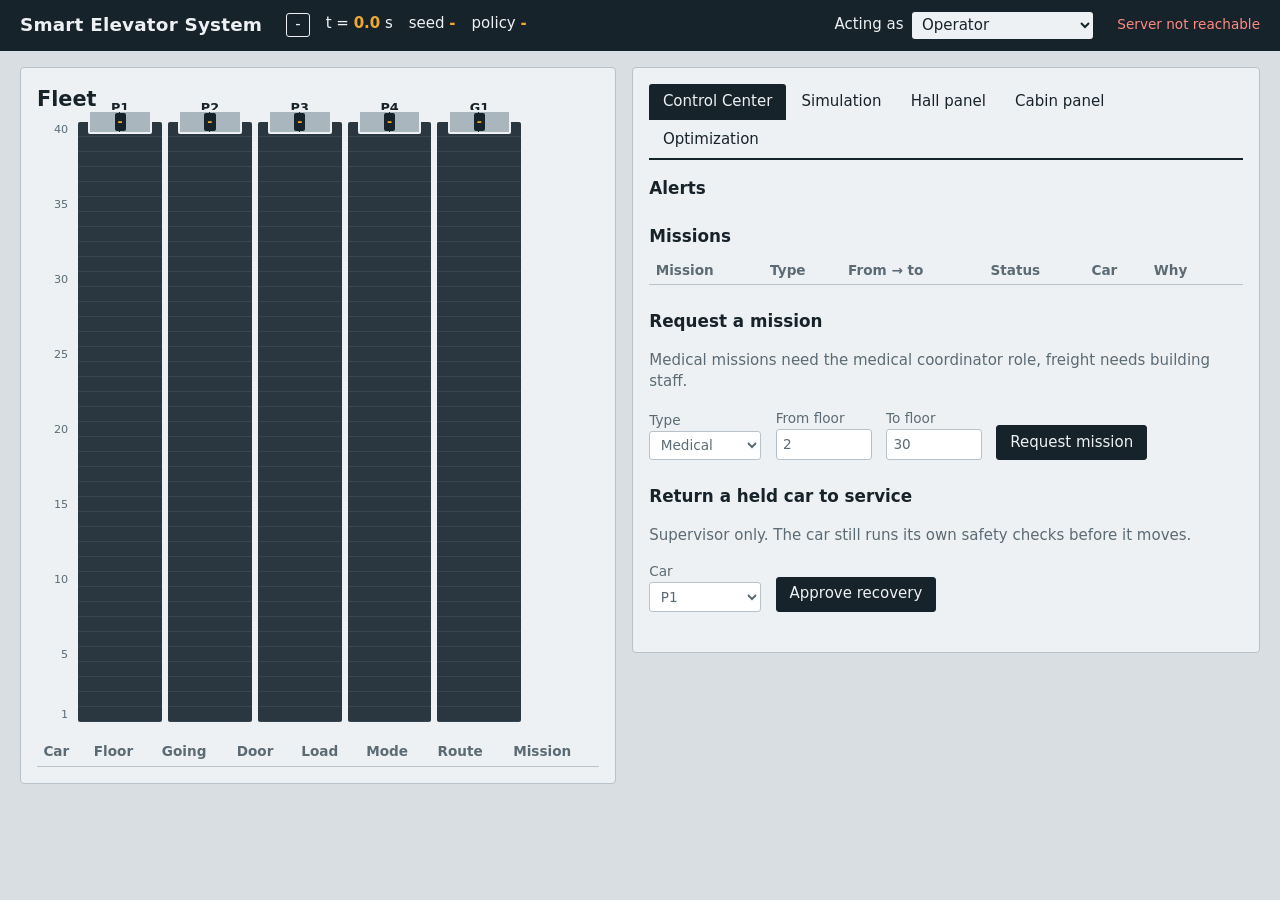
==== web/index.html @ 54a774db "HY-06 (part 1): UI - fleet view, Control Center, simulation console" ====
<!doctype html>
<html lang="en">
<head>
  <meta charset="utf-8">
  <meta name="viewport" content="width=device-width, initial-scale=1">
  <title>Smart Elevator System - Control room</title>
  <link rel="icon" href="data:,">
  <link rel="stylesheet" href="style.css">
</head>
<body>
  <header class="topbar">
    <h1>Smart Elevator System</h1>
    <div class="session" aria-live="polite">
      <span id="sim-state" class="state">-</span>
      <span>t = <strong id="sim-time">0.0</strong> s</span>
      <span>seed <strong id="sim-seed">-</strong></span>
      <span>policy <strong id="sim-policy">-</strong></span>
    </div>
    <label class="role-picker">Acting as
      <select id="role">
        <option value="OPERATOR">Operator</option>
        <option value="SUPERVISOR">Supervisor</option>
        <option value="MEDICAL_COORDINATOR">Medical coordinator</option>
        <option value="BUILDING_STAFF">Building staff</option>
        <option value="MAINTAINER">Maintainer</option>
        <option value="PASSENGER">Passenger</option>
      </select>
    </label>
    <span id="link" class="link">Connecting…</span>
  </header>

  <main class="layout">
    <!-- UI-01 Fleet view -->
    <section class="fleet" aria-labelledby="fleet-title">
      <h2 id="fleet-title">Fleet</h2>
      <div class="hoistway" id="hoistway" role="img" aria-label="Positions of the five cars and the hall calls"></div>
      <table class="cars">
        <thead>
          <tr><th>Car</th><th>Floor</th><th>Going</th><th>Door</th><th>Load</th><th>Mode</th><th>Route</th><th>Mission</th></tr>
        </thead>
        <tbody id="car-rows"></tbody>
      </table>
    </section>

    <section class="work">
      <nav class="tabs" role="tablist" aria-label="Screens">
        <button role="tab" aria-selected="true" data-tab="cc">Control Center</button>
        <button role="tab" aria-selected="false" data-tab="sim">Simulation</button>
        <button role="tab" aria-selected="false" data-tab="hall">Hall panel</button>
        <button role="tab" aria-selected="false" data-tab="cabin">Cabin panel</button>
        <button role="tab" aria-selected="false" data-tab="opt">Optimization</button>
      </nav>

      <!-- UI-04 Control Center -->
      <div class="panel" data-panel="cc" role="tabpanel">
        <div class="block">
          <h3>Alerts</h3>
          <ul id="alerts" class="alerts"></ul>
        </div>

        <div class="block">
          <h3>Missions</h3>
          <table class="list">
            <thead><tr><th>Mission</th><th>Type</th><th>From → to</th><th>Status</th><th>Car</th><th>Why</th><th></th></tr></thead>
            <tbody id="missions"></tbody>
          </table>
        </div>

        <form id="mission-form" class="block form">
          <h3>Request a mission</h3>
          <p class="hint">Medical missions need the medical coordinator role, freight needs building staff.</p>
          <label>Type
            <select name="mission_type">
              <option value="MEDICAL">Medical</option>
              <option value="FREIGHT">Freight</option>
            </select>
          </label>
          <label>From floor <input name="origin" type="number" min="1" max="40" value="2" required></label>
          <label>To floor <input name="destination" type="number" min="1" max="40" value="30" required></label>
          <label class="freight-only">Material <input name="material" placeholder="e.g. boxes"></label>
          <label class="freight-only">Weight (kg) <input name="weight_kg" type="number" min="1" step="1"></label>
          <button type="submit">Request mission</button>
        </form>

        <form id="recovery-form" class="block form">
          <h3>Return a held car to service</h3>
          <p class="hint">Supervisor only. The car still runs its own safety checks before it moves.</p>
          <label>Car <select name="car_id" class="car-select"></select></label>
          <button type="submit">Approve recovery</button>
        </form>
      </div>

      <!-- UI-05 Simulation console -->
      <div class="panel" data-panel="sim" role="tabpanel" hidden>
        <div class="block controls">
          <h3>Session</h3>
          <button type="button" data-sim="start">Start</button>
          <button type="button" data-sim="pause">Pause</button>
          <label>Scenario <select id="scenario"></select></label>
          <label>Seed <input id="seed" type="number" value="0" min="0"></label>
          <button type="button" data-sim="reset">Reset</button>
          <label>Speed
            <select id="speed">
              <option value="0.5">0.5×</option>
              <option value="1" selected>1×</option>
              <option value="2">2×</option>
              <option value="5">5×</option>
              <option value="10">10×</option>
            </select>
          </label>
        </div>

        <div class="block">
          <h3>Waiting times</h3>
          <dl id="metrics" class="metrics"></dl>
        </div>

        <div class="block">
          <h3>Hall calls and who owns them</h3>
          <table class="list">
            <thead><tr><th>Request</th><th>Floor</th><th>Going</th><th>Status</th><th>Owner</th><th>Since</th></tr></thead>
            <tbody id="calls"></tbody>
          </table>
        </div>

        <form id="fault-form" class="block form">
          <h3>Inject or clear a fault</h3>
          <label>Car <select name="car_id" class="car-select"></select></label>
          <label>Fault
            <select name="kind">
              <option>MOTION_SERIOUS</option><option>DOOR_LOCK_LOSS</option><option>OBSTRUCTION</option>
              <option>POSITION_SENSOR</option><option>LOAD_SENSOR</option><option>SENSOR_CONFLICT</option>
              <option>HEARTBEAT_LOSS</option>
            </select>
          </label>
          <button type="submit" name="op" value="inject">Inject fault</button>
          <button type="submit" name="op" value="clear">Clear fault</button>
        </form>

        <div class="block form">
          <h3>Building events</h3>
          <button type="button" data-fire="true">Fire alarm on</button>
          <button type="button" data-fire="false">Fire alarm off</button>
          <label>Car <select id="maint-car" class="car-select"></select></label>
          <button type="button" data-maint="true">Start maintenance</button>
          <button type="button" data-maint="false">End maintenance</button>
        </div>

        <div class="block">
          <h3>Event log</h3>
          <ol id="events" class="events"></ol>
        </div>
      </div>

      <div class="panel" data-panel="hall" role="tabpanel" hidden>
        <p class="later">The hall panel (UP/DOWN buttons on each floor) is built in the next step.</p>
      </div>
      <div class="panel" data-panel="cabin" role="tabpanel" hidden>
        <p class="later">The cabin panel (destination, door and alarm buttons) is built in the next step.</p>
      </div>
      <div class="panel" data-panel="opt" role="tabpanel" hidden>
        <p class="later">The optimization view is built in the next step. It can only show the active policy until the snapshot carries recommendations.</p>
      </div>
    </section>
  </main>

  <div id="toast" class="toast" role="status" aria-live="polite" hidden></div>
  <script src="app.js"></script>
</body>
</html>
---- web/style.css ----
/* Smart Elevator System - control room.
   Steel faceplates, amber hall lanterns, red only for faults and alarms.
   Bahnschrift is the DIN signage face that ships with Windows. */

:root {
  --steel: #d9dee2;      /* page: machine-room steel */
  --plate: #eef1f3;      /* faceplates */
  --ink: #17232b;        /* text, car bodies */
  --muted: #5b6b75;      /* secondary text */
  --rule: #b9c2c8;       /* plate edges */
  --lantern: #f0a830;    /* hall lanterns, floor indicators */
  --alarm: #c4302b;      /* faults, alarms, refused */
  --shaft: #2a3740;      /* hoistway interior */
  --ok: #2f7d55;         /* served / done */
  --floor-h: 15px;       /* one floor in the hoistway */
  --font: "Bahnschrift", "DIN Alternate", "Segoe UI", system-ui, sans-serif;
}

* { box-sizing: border-box; }

body {
  margin: 0;
  background: var(--steel);
  color: var(--ink);
  font: 15px/1.45 var(--font);
}

button, input, select { font: inherit; color: inherit; }

:focus-visible { outline: 3px solid var(--lantern); outline-offset: 2px; }

/* --- top bar ---------------------------------------------------------------------- */

.topbar {
  display: flex;
  flex-wrap: wrap;
  align-items: center;
  gap: 0.75rem 1.5rem;
  padding: 0.75rem 1.25rem;
  background: var(--ink);
  color: var(--plate);
}

.topbar h1 {
  margin: 0;
  font-size: 1.15rem;
  font-weight: 600;
  font-stretch: condensed;
  letter-spacing: 0.01em;
}

.session { display: flex; gap: 1rem; flex-wrap: wrap; }
.session strong { color: var(--lantern); font-weight: 600; font-variant-numeric: tabular-nums; }

.state { padding: 0 0.5rem; border: 1px solid currentColor; border-radius: 3px; }
.state[data-state="RUNNING"] { color: var(--lantern); }
.state[data-state="STOPPED"] { color: #ff8a80; }

.role-picker { margin-left: auto; display: flex; gap: 0.5rem; align-items: center; }
.role-picker select { background: var(--plate); color: var(--ink); border: 0; border-radius: 3px; padding: 0.2rem 0.4rem; }

.link { font-size: 0.85rem; opacity: 0.8; }
.link[data-mode="poll"] { color: var(--lantern); opacity: 1; }
.link[data-mode="down"] { color: #ff8a80; opacity: 1; }

/* --- layout ----------------------------------------------------------------------- */

.layout {
  display: grid;
  grid-template-columns: minmax(520px, 0.95fr) 1fr;
  gap: 1rem;
  padding: 1rem 1.25rem 2rem;
  align-items: start;
}

@media (max-width: 1100px) { .layout { grid-template-columns: 1fr; } }

h2, h3 { margin: 0 0 0.5rem; font-weight: 600; font-stretch: condensed; }
h2 { font-size: 1.3rem; }
h3 { font-size: 1.05rem; }

.fleet, .work { background: var(--plate); border: 1px solid var(--rule); border-radius: 4px; padding: 1rem; }

/* --- hoistway: the one bold element --------------------------------------------- */

.hoistway {
  --floors: 40;
  display: grid;
  grid-template-columns: 2.2rem repeat(5, 1fr) 4.5rem;
  gap: 6px;
  height: calc(var(--floors) * var(--floor-h));
  margin-bottom: 1rem;
}

.floor-scale, .lanterns { position: relative; }

.floor-scale span, .lanterns .lantern {
  position: absolute;
  left: 0; right: 0;
  height: var(--floor-h);
  font-size: 0.7rem;
  line-height: var(--floor-h);
  color: var(--muted);
  font-variant-numeric: tabular-nums;
}
.floor-scale span { text-align: right; padding-right: 4px; }

.shaft {
  position: relative;
  background:
    repeating-linear-gradient(to bottom, transparent 0 calc(var(--floor-h) - 1px), #36454f calc(var(--floor-h) - 1px) var(--floor-h)),
    var(--shaft);
  border-radius: 2px;
}

.shaft-label {
  position: absolute;
  top: -1.4rem; left: 0; right: 0;
  text-align: center;
  font-size: 0.8rem;
  font-weight: 600;
}

.stop-mark {
  position: absolute;
  left: 3px;
  width: 6px; height: 6px;
  margin-top: calc((var(--floor-h) - 6px) / 2);
  border-radius: 50%;
  background: var(--lantern);
}
.stop-mark[data-kind^="MISSION"] { background: #7fb2ff; }

.car {
  position: absolute;
  left: 12%; right: 12%;
  height: calc(var(--floor-h) * 1.6);
  margin-top: calc(var(--floor-h) * -0.8);
  background: var(--plate);
  border: 2px solid var(--plate);
  border-radius: 2px;
  display: flex;
  align-items: center;
  justify-content: center;
  overflow: hidden;
  transition: top 0.25s linear;
}

@media (prefers-reduced-motion: reduce) { .car { transition: none; } }

/* split doors: two leaves that slide apart */
.car::before, .car::after {
  content: "";
  position: absolute;
  top: 0; bottom: 0;
  width: 50%;
  background: #aab6bd;
  transition: transform 0.3s ease;
}
.car::before { left: 0; border-right: 1px solid var(--ink); }
.car::after { right: 0; border-left: 1px solid var(--ink); }
.car[data-door="OPEN"]::before { transform: translateX(-85%); }
.car[data-door="OPEN"]::after { transform: translateX(85%); }
.car[data-door="OPENING"]::before, .car[data-door="CLOSING"]::before, .car[data-door="OBSTRUCTED"]::before { transform: translateX(-45%); }
.car[data-door="OPENING"]::after, .car[data-door="CLOSING"]::after, .car[data-door="OBSTRUCTED"]::after { transform: translateX(45%); }

.car .readout {
  position: relative;
  z-index: 1;
  padding: 0 3px;
  background: var(--ink);
  color: var(--lantern);
  font-size: 0.78rem;
  font-weight: 600;
  font-variant-numeric: tabular-nums;
  border-radius: 2px;
}

.car[data-mode="FAULT_HOLD"], .car[data-mode="OVERLOAD_HOLD"], .car[data-mode="FIRE"] { border-color: var(--alarm); }
.car[data-mode^="MISSION"] { border-color: #7fb2ff; }
.car[data-mode="FAULT_HOLD"] .readout { color: #ffb4ae; }
.car[data-mode="MAINTENANCE"] { border-style: dashed; border-color: var(--lantern); }
.car[data-stale="true"] { opacity: 0.45; }

.lantern { display: flex; gap: 2px; padding-left: 4px; white-space: nowrap; }
.lantern b { font-weight: 600; }
.lantern .pending { color: var(--lantern); }
.lantern .assigned { color: var(--ink); background: var(--lantern); padding: 0 2px; border-radius: 2px; }

/* --- tables ----------------------------------------------------------------------- */

table { width: 100%; border-collapse: collapse; font-variant-numeric: tabular-nums; }
th { text-align: left; font-weight: 600; color: var(--muted); font-size: 0.85rem; border-bottom: 1px solid var(--rule); padding: 0.25rem 0.4rem; }
td { padding: 0.3rem 0.4rem; border-bottom: 1px solid #dde2e5; vertical-align: top; }

.cars td:first-child { font-weight: 600; }
.warn { color: var(--alarm); font-weight: 600; }
.quiet { color: var(--muted); }
.fault-list { color: var(--alarm); font-size: 0.85rem; }

.status { padding: 0 0.35rem; border-radius: 3px; background: #dfe5e9; white-space: nowrap; }
.status[data-status="UNAVAILABLE"], .status[data-status="REJECTED"], .status[data-status="FAILED"],
.status[data-status="HOLD_PENDING_REVIEW"] { background: var(--alarm); color: #fff; }
.status[data-status="COMPLETED"], .status[data-status="SERVED"] { background: var(--ok); color: #fff; }
.status[data-status="PENDING"] { background: transparent; outline: 1px solid var(--lantern); }
.status[data-status="ASSIGNED"], .status[data-status="RESERVED"], .status[data-status="IN_PROGRESS"] { background: var(--lantern); }

.excluded { font-size: 0.8rem; color: var(--muted); }

/* --- tabs and panels -------------------------------------------------------------- */

.tabs { display: flex; gap: 2px; border-bottom: 2px solid var(--ink); margin-bottom: 1rem; flex-wrap: wrap; }
.tabs button {
  border: 0;
  background: transparent;
  padding: 0.45rem 0.85rem;
  border-radius: 3px 3px 0 0;
  cursor: pointer;
}
.tabs button[aria-selected="true"] { background: var(--ink); color: var(--plate); }

.block { margin-bottom: 1.5rem; }
.hint, .later { color: var(--muted); margin: 0 0 0.5rem; max-width: 70ch; }

.form, .controls { display: flex; flex-wrap: wrap; gap: 0.5rem 0.9rem; align-items: end; }
.form h3, .form .hint, .controls h3 { flex-basis: 100%; }
.form label, .controls label { display: flex; flex-direction: column; font-size: 0.85rem; color: var(--muted); }
.form input, .form select, .controls input, .controls select {
  min-width: 7rem;
  padding: 0.3rem 0.4rem;
  border: 1px solid var(--rule);
  border-radius: 3px;
  background: #fff;
}
.form input[type="number"], .controls input[type="number"] { width: 6rem; min-width: 0; }

button[type="submit"], .controls button, .form button, .row-actions button {
  padding: 0.35rem 0.8rem;
  border: 1px solid var(--ink);
  border-radius: 3px;
  background: var(--ink);
  color: var(--plate);
  cursor: pointer;
}
.row-actions button { padding: 0.1rem 0.45rem; font-size: 0.8rem; background: transparent; color: var(--ink); }
button:hover { filter: brightness(1.15); }

.freight-only[hidden] { display: none; }

/* --- alerts, metrics, log --------------------------------------------------------- */

.alerts { list-style: none; margin: 0; padding: 0; }
.alerts li {
  display: grid;
  grid-template-columns: 7rem 1fr auto;
  gap: 0.6rem;
  align-items: center;
  padding: 0.4rem 0.5rem;
  border-left: 4px solid var(--alarm);
  background: #fff;
  margin-bottom: 4px;
}
.alerts li[data-ack="true"] { border-left-color: var(--rule); color: var(--muted); }
.alerts .kind { font-weight: 600; }
.alerts .empty { border-left-color: var(--ok); color: var(--muted); grid-template-columns: 1fr; }

.metrics { display: grid; grid-template-columns: repeat(auto-fill, minmax(8.5rem, 1fr)); gap: 0.5rem; margin: 0; }
.metrics div { background: #fff; padding: 0.4rem 0.6rem; border-radius: 3px; }
.metrics dt { font-size: 0.8rem; color: var(--muted); }
.metrics dd { margin: 0; font-size: 1.25rem; font-weight: 600; font-variant-numeric: tabular-nums; }

.events {
  margin: 0;
  padding: 0.5rem 0.75rem 0.5rem 2.2rem;
  max-height: 18rem;
  overflow: auto;
  background: var(--ink);
  color: #d5dde2;
  font-size: 0.8rem;
  border-radius: 3px;
  white-space: pre-wrap;
}

/* --- toast ------------------------------------------------------------------------ */

.toast {
  position: fixed;
  right: 1.25rem; bottom: 1.25rem;
  max-width: 26rem;
  padding: 0.6rem 0.9rem;
  border-radius: 3px;
  background: var(--ink);
  color: var(--plate);
  border-left: 4px solid var(--ok);
}
.toast[data-ok="false"] { border-left-color: var(--alarm); }

/* --- density fixes after the first screenshot review ------------------------------ */

.cars, .list { font-size: 0.9rem; }
.cars td:first-child, .cars td:last-child, .list td:first-child, .status { white-space: nowrap; }
.cars .quiet { font-size: 0.8rem; }
.row-actions { display: flex; flex-wrap: wrap; gap: 4px; }
td.row-actions { min-width: 9rem; }
td.row-actions button { margin: 0 2px 4px 0; }
td.row-actions { display: table-cell; }

/* narrow screens: let the panels shrink and tables scroll sideways */
.layout > * { min-width: 0; }
.fleet, .work { overflow-x: auto; }
@media (max-width: 600px) {
  .layout { padding: 0.5rem; }
  .hoistway { grid-template-columns: 1.8rem repeat(5, 1fr) 3rem; gap: 3px; }
  .role-picker { margin-left: 0; }
}
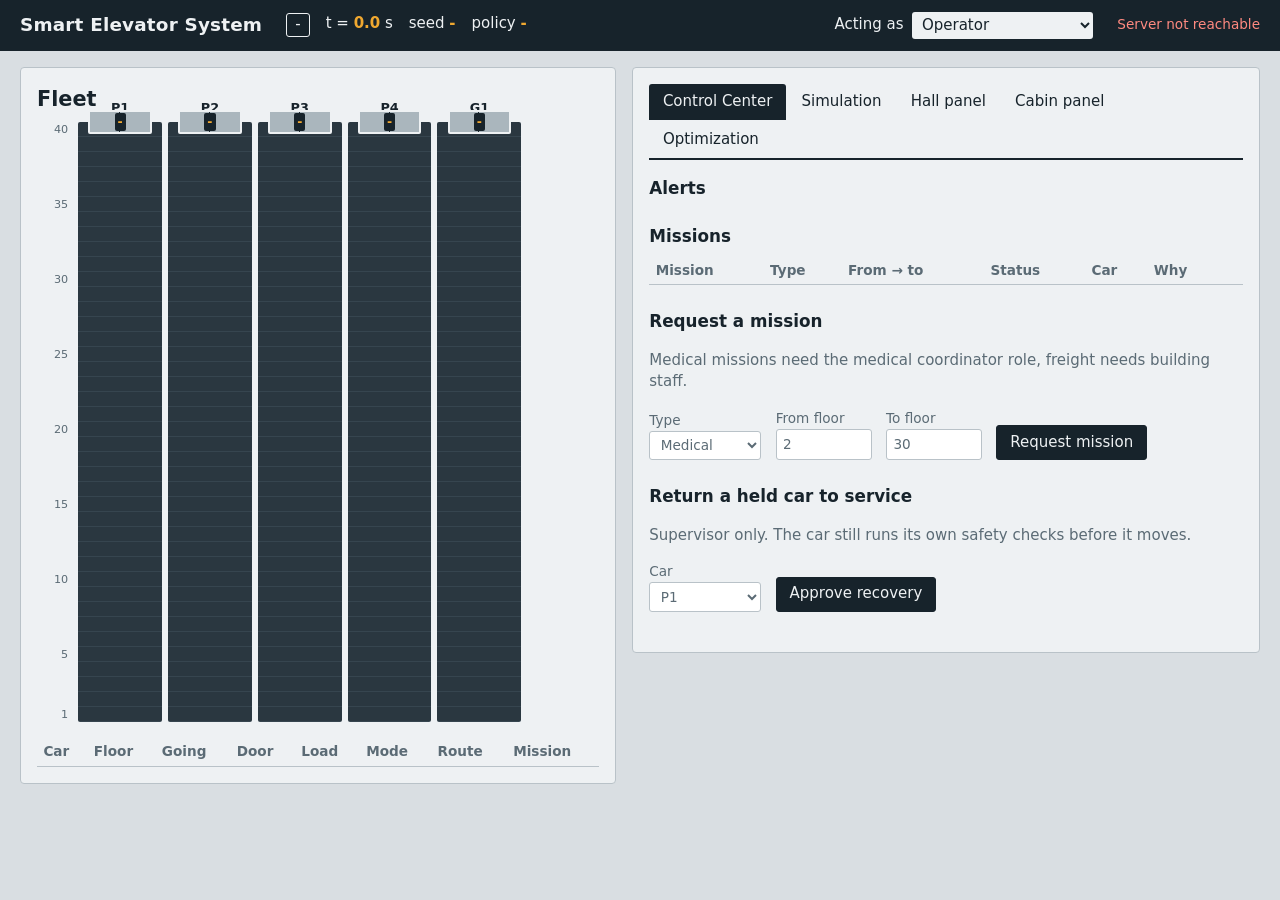
==== commit 35f8bfb4: "HY-06 (part 2): UI - hall panel, cabin panel, optimization view" ====
--- a/web/index.html
+++ b/web/index.html
@@ -152,14 +152,63 @@
         </div>
       </div>
 
+      <!-- UI-02 Hall panel -->
       <div class="panel" data-panel="hall" role="tabpanel" hidden>
-        <p class="later">The hall panel (UP/DOWN buttons on each floor) is built in the next step.</p>
-      </div>
+        <p class="hint">The call buttons on each landing. Anyone can press them. A button lights
+          amber when the call is accepted and fills in once a car owns it.</p>
+        <div id="hall-panel" class="hall-grid"></div>
+      </div>
+
+      <!-- UI-03 Cabin panel -->
       <div class="panel" data-panel="cabin" role="tabpanel" hidden>
-        <p class="later">The cabin panel (destination, door and alarm buttons) is built in the next step.</p>
-      </div>
+        <div class="car-picker" role="radiogroup" aria-label="Car" id="cabin-cars"></div>
+        <div class="cabin">
+          <div class="cabin-display" aria-live="polite">
+            <span id="cabin-floor" class="cabin-floor">-</span>
+            <span id="cabin-dir" class="cabin-dir"></span>
+            <span id="cabin-status" class="cabin-status"></span>
+          </div>
+          <p class="hint">Buttons inside the car are pressed as the passenger below.
+            A destination is only accepted from a passenger who is on board.</p>
+          <label class="who">Passenger <input id="cabin-pax" value="PAX-1" maxlength="20"></label>
+          <div id="cabin-buttons" class="cabin-buttons"></div>
+          <div class="cabin-row">
+            <button type="button" data-door="true">Open door</button>
+            <button type="button" data-door="false">Close door</button>
+            <button type="button" class="alarm" data-alarm>Alarm</button>
+          </div>
+        </div>
+        <form id="board-form" class="block form">
+          <h3>Put a passenger in or out of this car</h3>
+          <p class="hint">A simulation step for the operator: it stands for someone walking in or out.</p>
+          <label>Weight (kg) <input name="weight_kg" type="number" min="1" value="75"></label>
+          <button type="submit" name="op" value="board">Passenger boards</button>
+          <button type="submit" name="op" value="exit">Passenger leaves</button>
+        </form>
+      </div>
+
+      <!-- OPT-06 Optimization view -->
       <div class="panel" data-panel="opt" role="tabpanel" hidden>
-        <p class="later">The optimization view is built in the next step. It can only show the active policy until the snapshot carries recommendations.</p>
+        <div class="block">
+          <h3>Active grouping policy</h3>
+          <dl id="policy" class="metrics"></dl>
+        </div>
+        <div class="block form">
+          <h3>Run an optimization</h3>
+          <p class="hint">Not available yet: the simulation has no way to start a run. Waiting on the framework.</p>
+          <label>Method
+            <select id="opt-method"><option>SATSA</option><option>GRID</option></select>
+          </label>
+          <button type="button" data-optimize>Run optimization</button>
+        </div>
+        <form id="policy-form" class="block form">
+          <h3>Approve or reject a recommended policy</h3>
+          <p class="hint">Supervisor only. Recommendations are not shown here yet, so type the run
+            number from the event log (for example RUN-0001). Nothing changes until a supervisor approves.</p>
+          <label>Run <input name="run_id" placeholder="RUN-0001" required></label>
+          <button type="submit" name="op" value="approve">Approve policy</button>
+          <button type="submit" name="op" value="reject">Reject policy</button>
+        </form>
       </div>
     </section>
   </main>
--- a/web/style.css
+++ b/web/style.css
@@ -313,3 +313,92 @@
   .hoistway { grid-template-columns: 1.8rem repeat(5, 1fr) 3rem; gap: 3px; }
   .role-picker { margin-left: 0; }
 }
+
+/* --- UI-02 hall panel: one landing plate per floor ------------------------------- */
+
+.hall-grid {
+  display: grid;
+  grid-template-columns: repeat(auto-fill, minmax(5.2rem, 1fr));
+  gap: 6px;
+}
+.landing {
+  display: grid;
+  grid-template-columns: 1fr auto;
+  align-items: center;
+  gap: 4px;
+  padding: 0.3rem 0.4rem;
+  background: #fff;
+  border: 1px solid var(--rule);
+  border-radius: 3px;
+}
+.landing .num { font-weight: 600; font-variant-numeric: tabular-nums; }
+.landing .btns { display: flex; flex-direction: column; gap: 3px; }
+.call-btn {
+  width: 1.9rem; height: 1.5rem;
+  padding: 0;
+  border: 1px solid var(--ink);
+  border-radius: 50% / 40%;
+  background: var(--plate);
+  cursor: pointer;
+  line-height: 1;
+}
+.call-btn[data-lit="pending"] { box-shadow: 0 0 0 2px var(--lantern); color: #a86a00; }
+.call-btn[data-lit="owned"] { background: var(--lantern); border-color: #a86a00; }
+.call-btn[hidden] { display: block; visibility: hidden; }
+
+/* --- UI-03 cabin panel: the panel inside the car ---------------------------------- */
+
+.car-picker { display: flex; gap: 4px; margin-bottom: 0.75rem; }
+.car-picker button {
+  padding: 0.3rem 0.8rem;
+  border: 1px solid var(--ink);
+  border-radius: 3px;
+  background: transparent;
+  cursor: pointer;
+}
+.car-picker button[aria-checked="true"] { background: var(--ink); color: var(--plate); }
+
+.cabin {
+  max-width: 30rem;
+  padding: 1rem;
+  margin-bottom: 1.5rem;
+  background: linear-gradient(160deg, #c9d0d5, #e6eaed 45%, #bfc7cc);
+  border: 1px solid var(--rule);
+  border-radius: 4px;
+}
+.cabin-display {
+  display: flex;
+  align-items: baseline;
+  gap: 0.6rem;
+  padding: 0.4rem 0.8rem;
+  margin-bottom: 0.75rem;
+  background: var(--ink);
+  border-radius: 3px;
+  color: var(--lantern);
+}
+.cabin-floor { font-size: 2.2rem; font-weight: 600; font-stretch: condensed; font-variant-numeric: tabular-nums; min-width: 2.5ch; }
+.cabin-dir { font-size: 1.4rem; }
+.cabin-status { margin-left: auto; font-size: 0.85rem; color: #d5dde2; }
+.cabin .who { display: flex; gap: 0.5rem; align-items: center; margin-bottom: 0.6rem; font-size: 0.9rem; }
+.cabin .who input { width: 8rem; padding: 0.2rem 0.4rem; border: 1px solid var(--rule); border-radius: 3px; }
+
+.cabin-buttons { display: grid; grid-template-columns: repeat(8, 1fr); gap: 5px; margin-bottom: 0.75rem; }
+.dest-btn {
+  aspect-ratio: 1;
+  border: 1px solid #7d8a92;
+  border-radius: 50%;
+  background: radial-gradient(circle at 35% 30%, #fff, #d4dade);
+  font-weight: 600;
+  font-variant-numeric: tabular-nums;
+  cursor: pointer;
+}
+.dest-btn[data-lit="true"] { box-shadow: 0 0 0 2px var(--lantern), 0 0 8px var(--lantern); color: #8a5600; }
+.cabin-row { display: flex; gap: 0.5rem; flex-wrap: wrap; }
+.cabin-row button {
+  padding: 0.35rem 0.8rem;
+  border: 1px solid var(--ink);
+  border-radius: 3px;
+  background: var(--plate);
+  cursor: pointer;
+}
+.cabin-row .alarm { margin-left: auto; background: var(--alarm); border-color: var(--alarm); color: #fff; }
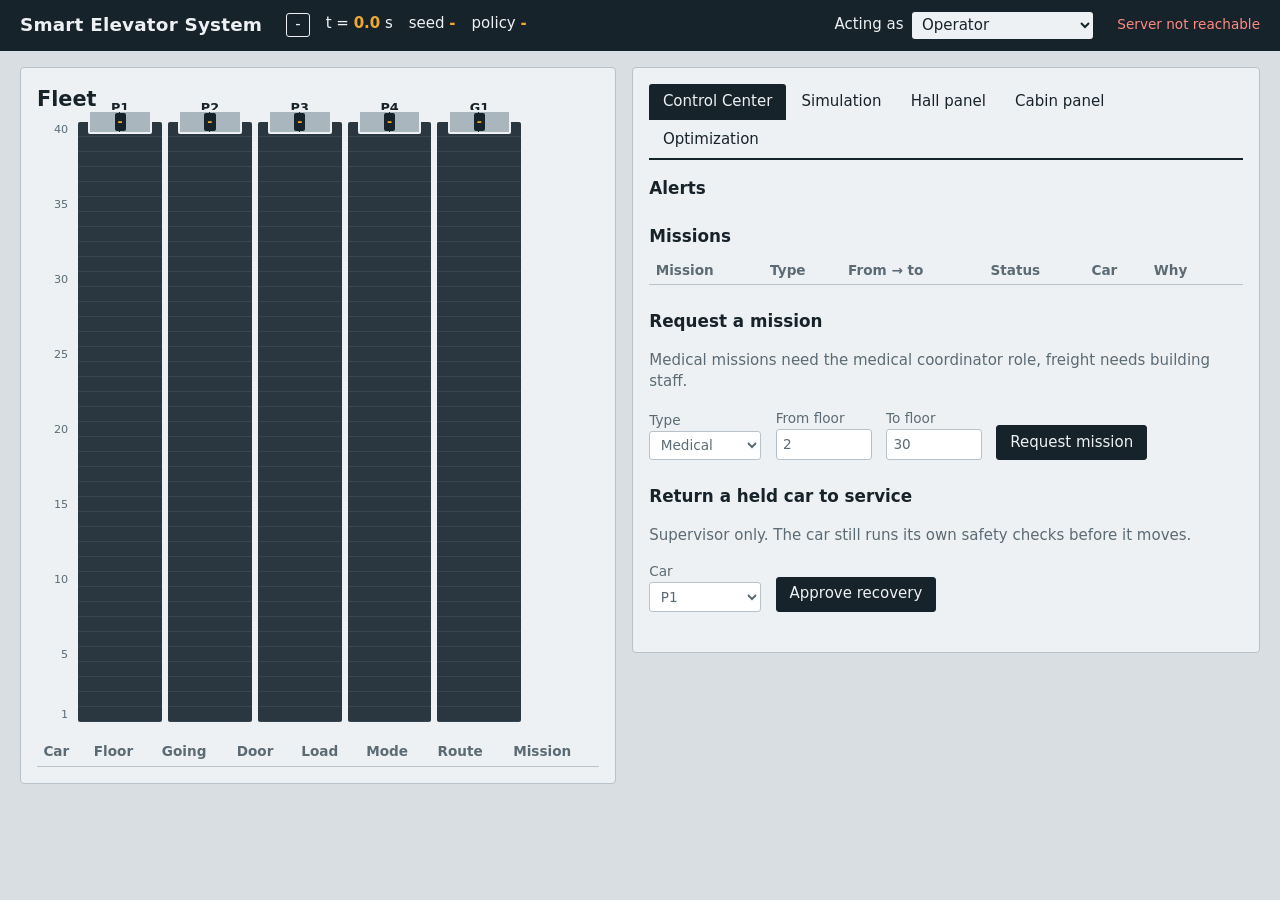
==== commit 328b6114: "HY-06: UI-03 served state for cabin destinations" ====
--- a/web/index.html
+++ b/web/index.html
@@ -172,6 +172,7 @@
             A destination is only accepted from a passenger who is on board.</p>
           <label class="who">Passenger <input id="cabin-pax" value="PAX-1" maxlength="20"></label>
           <div id="cabin-buttons" class="cabin-buttons"></div>
+          <p class="dest-legend"><span class="pending">Waiting to stop</span><span class="served">Served</span></p>
           <div class="cabin-row">
             <button type="button" data-door="true">Open door</button>
             <button type="button" data-door="false">Close door</button>
--- a/web/style.css
+++ b/web/style.css
@@ -392,7 +392,19 @@
   font-variant-numeric: tabular-nums;
   cursor: pointer;
 }
-.dest-btn[data-lit="true"] { box-shadow: 0 0 0 2px var(--lantern), 0 0 8px var(--lantern); color: #8a5600; }
+.dest-btn[data-state="pending"] { box-shadow: 0 0 0 2px var(--lantern), 0 0 8px var(--lantern); color: #8a5600; }
+.dest-btn[data-state="served"] { box-shadow: 0 0 0 2px var(--ok); color: var(--ok); }
+.dest-legend { display: flex; gap: 1rem; margin: -0.25rem 0 0.75rem; font-size: 0.8rem; color: var(--muted); }
+.dest-legend span::before {
+  content: "";
+  display: inline-block;
+  width: 0.7rem; height: 0.7rem;
+  margin-right: 0.35rem;
+  border-radius: 50%;
+  vertical-align: -1px;
+}
+.dest-legend .pending::before { box-shadow: 0 0 0 2px var(--lantern); }
+.dest-legend .served::before { box-shadow: 0 0 0 2px var(--ok); }
 .cabin-row { display: flex; gap: 0.5rem; flex-wrap: wrap; }
 .cabin-row button {
   padding: 0.35rem 0.8rem;
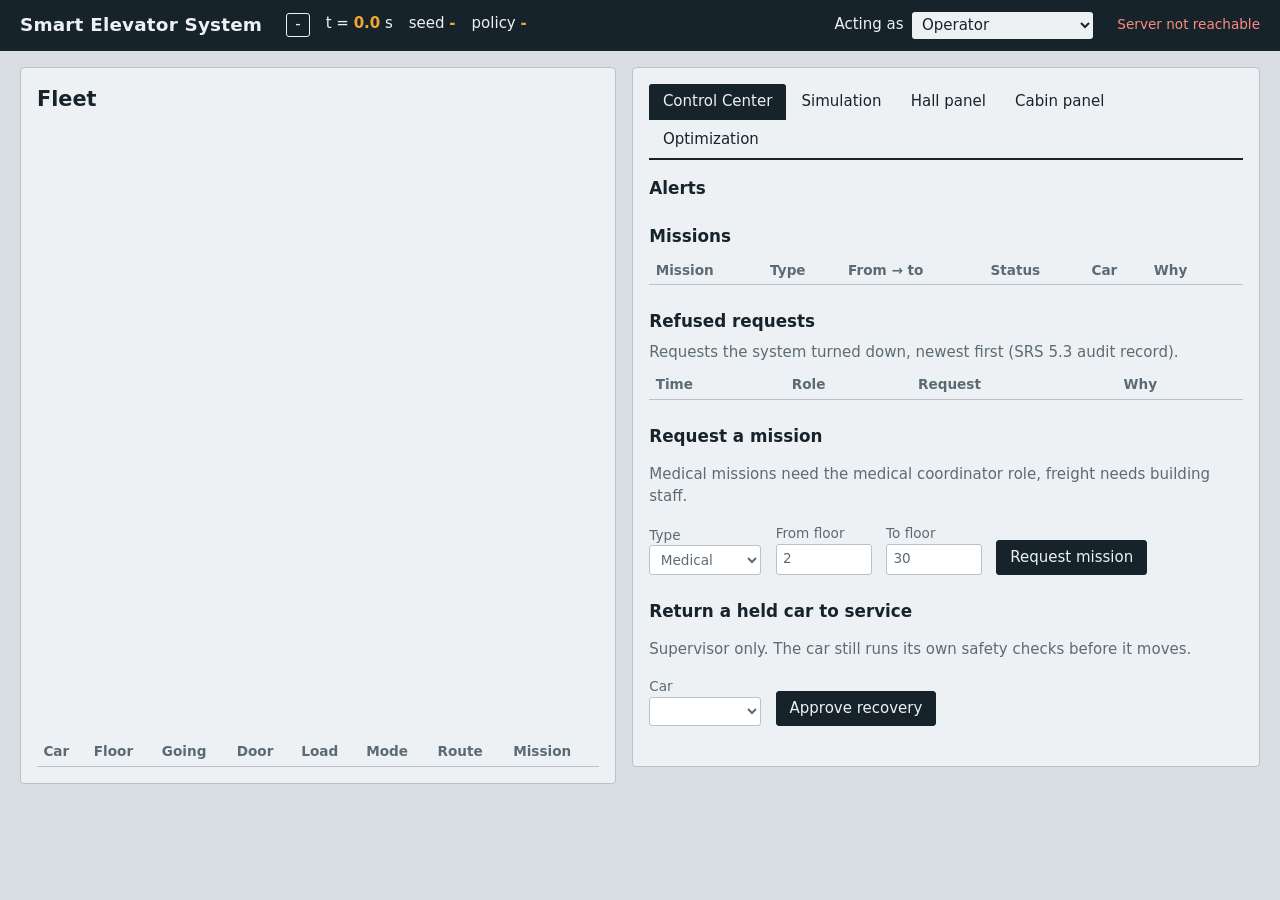
==== commit bb4039bf: "HY-01..HY-06: fixes from independent verification (F1-F14, F16, F17)" ====
--- a/web/index.html
+++ b/web/index.html
@@ -66,6 +66,15 @@
           </table>
         </div>
 
+        <div class="block">
+          <h3>Refused requests</h3>
+          <p class="hint">Requests the system turned down, newest first (SRS 5.3 audit record).</p>
+          <table class="list">
+            <thead><tr><th>Time</th><th>Role</th><th>Request</th><th>Why</th></tr></thead>
+            <tbody id="refusals"></tbody>
+          </table>
+        </div>
+
         <form id="mission-form" class="block form">
           <h3>Request a mission</h3>
           <p class="hint">Medical missions need the medical coordinator role, freight needs building staff.</p>
@@ -94,11 +103,16 @@
       <div class="panel" data-panel="sim" role="tabpanel" hidden>
         <div class="block controls">
           <h3>Session</h3>
+          <p class="hint">To replay, record a trace first, e.g.
+            <code>python -m app.headless --scenario AT-01 --trace run.jsonl</code>, then enter its path.
+            The result says whether the new run is IDENTICAL to the recorded one.</p>
           <button type="button" data-sim="start">Start</button>
           <button type="button" data-sim="pause">Pause</button>
           <label>Scenario <select id="scenario"></select></label>
           <label>Seed <input id="seed" type="number" value="0" min="0"></label>
           <button type="button" data-sim="reset">Reset</button>
+          <label>Replay trace <input id="trace" placeholder="run.jsonl"></label>
+          <button type="button" data-sim="replay">Replay</button>
           <label>Speed
             <select id="speed">
               <option value="0.5">0.5×</option>
--- a/web/style.css
+++ b/web/style.css
@@ -86,7 +86,7 @@
 .hoistway {
   --floors: 40;
   display: grid;
-  grid-template-columns: 2.2rem repeat(5, 1fr) 4.5rem;
+  grid-template-columns: 2.2rem repeat(var(--cars, 5), 1fr) 4.5rem;
   gap: 6px;
   height: calc(var(--floors) * var(--floor-h));
   margin-bottom: 1rem;
@@ -310,7 +310,7 @@
 .fleet, .work { overflow-x: auto; }
 @media (max-width: 600px) {
   .layout { padding: 0.5rem; }
-  .hoistway { grid-template-columns: 1.8rem repeat(5, 1fr) 3rem; gap: 3px; }
+  .hoistway { grid-template-columns: 1.8rem repeat(var(--cars, 5), 1fr) 3rem; gap: 3px; }
   .role-picker { margin-left: 0; }
 }
 
@@ -414,3 +414,6 @@
   cursor: pointer;
 }
 .cabin-row .alarm { margin-left: auto; background: var(--alarm); border-color: var(--alarm); color: #fff; }
+
+.load-kg { width: 4.5rem; padding: 0.1rem 0.3rem; border: 1px solid var(--rule); border-radius: 3px; margin: 0 2px 4px 0; }
+code { font-size: 0.85em; background: #dfe5e9; padding: 0 0.25rem; border-radius: 2px; }
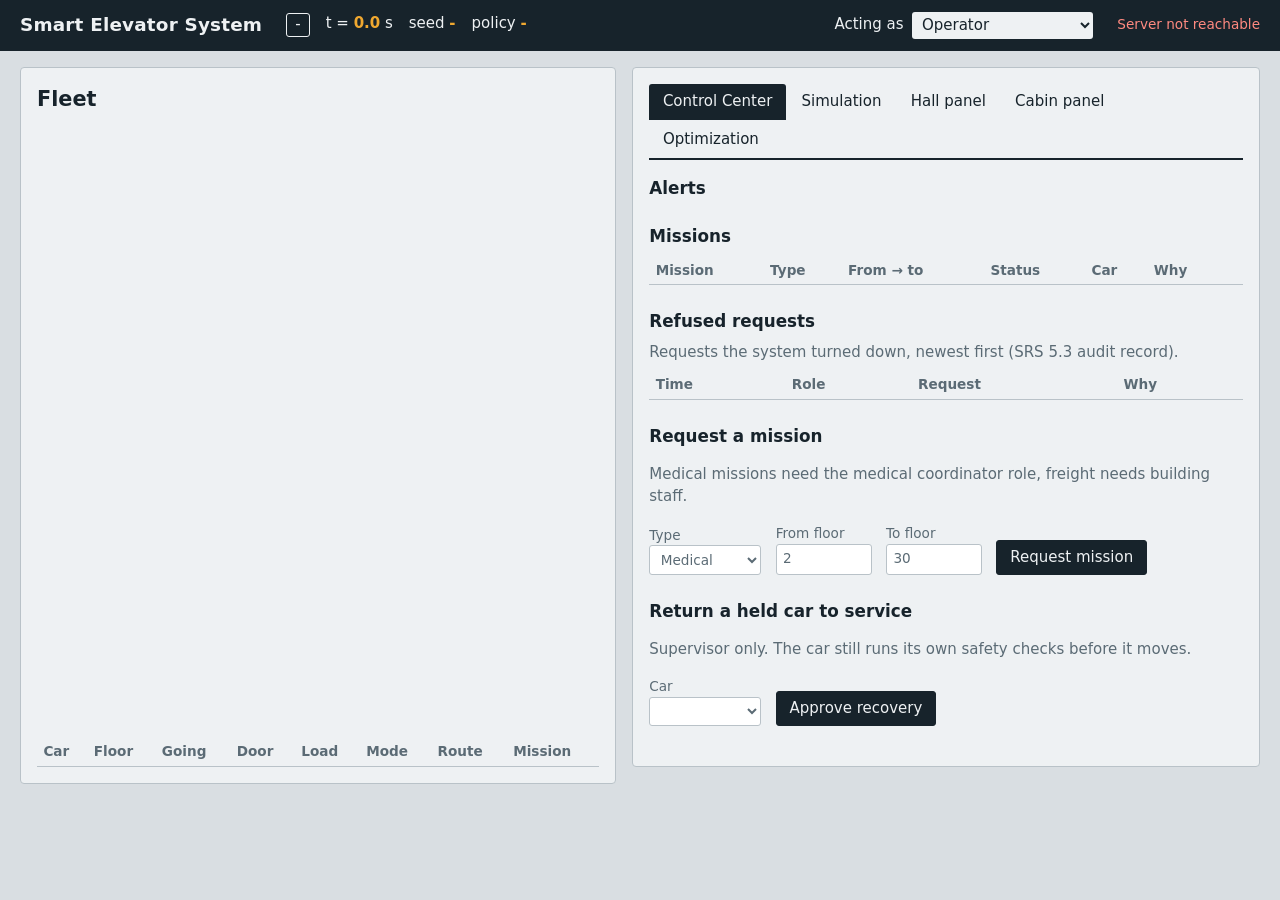
==== commit 3f149e83: "AN-03..AN-07: metrics, random traffic, evaluator, grid search, SATSA, UI optimization flow - simulat" ====
--- a/web/index.html
+++ b/web/index.html
@@ -210,16 +210,25 @@
         </div>
         <div class="block form">
           <h3>Run an optimization</h3>
-          <p class="hint">Not available yet: the simulation has no way to start a run. Waiting on the framework.</p>
+          <p class="hint">Operator only. A run from here uses one short training trace (about a
+            minute). The full study is <code>python -m optimization --method compare</code>.</p>
           <label>Method
             <select id="opt-method"><option>SATSA</option><option>GRID</option></select>
           </label>
           <button type="button" data-optimize>Run optimization</button>
         </div>
+        <div class="block">
+          <h3>Optimization runs</h3>
+          <table class="list">
+            <thead><tr><th>Run</th><th>Method</th><th>Status</th><th>Pairs</th>
+              <th>Recommended (R, W)</th><th>J</th><th>J of (3, 5)</th><th>Decision</th><th></th></tr></thead>
+            <tbody id="opt-runs"><tr><td colspan="9" class="hint">No run yet.</td></tr></tbody>
+          </table>
+        </div>
         <form id="policy-form" class="block form">
           <h3>Approve or reject a recommended policy</h3>
-          <p class="hint">Supervisor only. Recommendations are not shown here yet, so type the run
-            number from the event log (for example RUN-0001). Nothing changes until a supervisor approves.</p>
+          <p class="hint">Supervisor only. Use the buttons in the table above, or type a run
+            number (for example RUN-0001). Nothing changes until a supervisor approves.</p>
           <label>Run <input name="run_id" placeholder="RUN-0001" required></label>
           <button type="submit" name="op" value="approve">Approve policy</button>
           <button type="submit" name="op" value="reject">Reject policy</button>
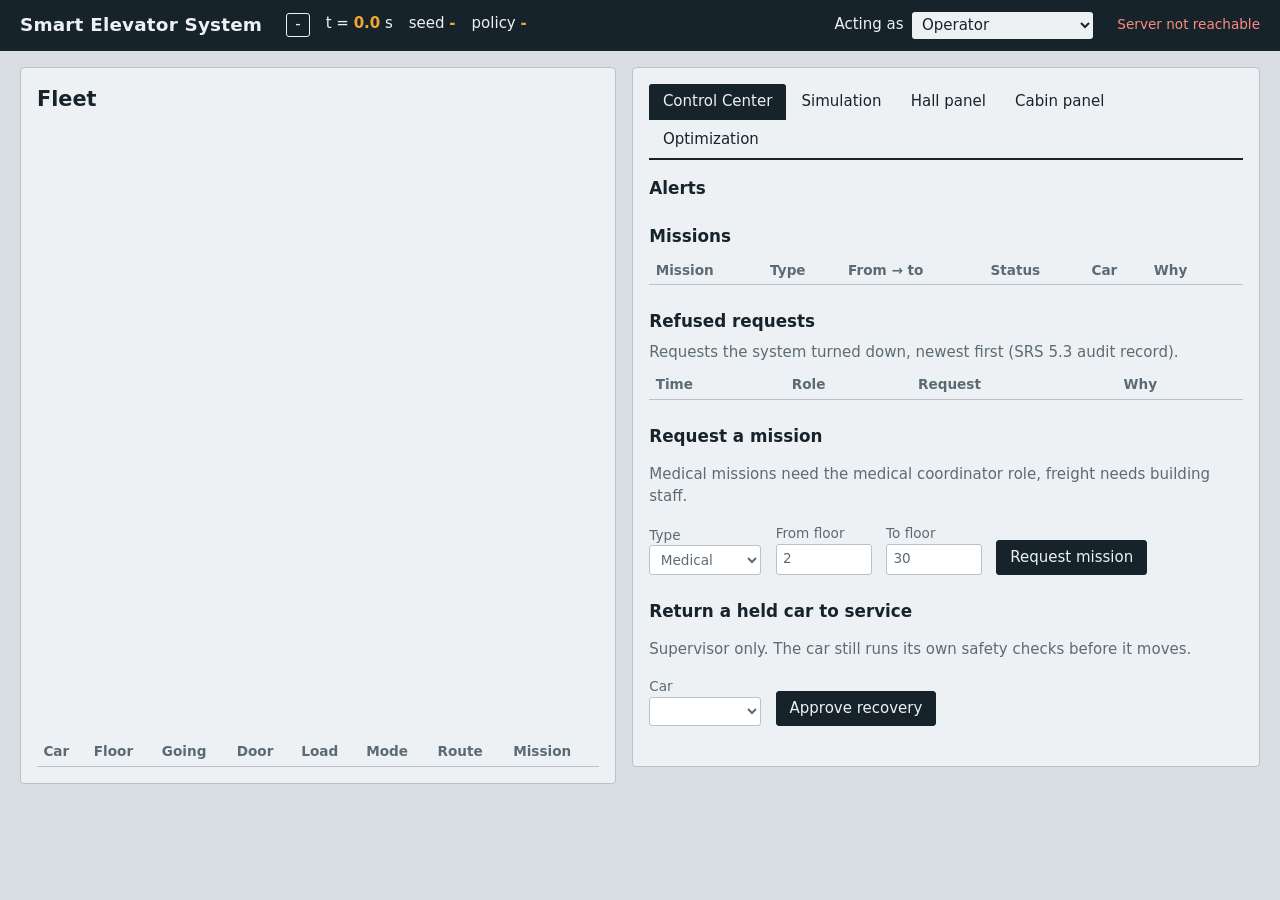
==== commit 44224fbf: "Wear leveling NFR: trip counters, Dispatch wear penalty, monthly check, study" ====
--- a/web/index.html
+++ b/web/index.html
@@ -130,6 +130,12 @@
         </div>
 
         <div class="block">
+          <h3>Wear: trip counters <span class="hint" id="wear-rule"></span></h3>
+          <div id="wear" class="wear"></div>
+          <p class="hint" id="wear-months"></p>
+        </div>
+
+        <div class="block">
           <h3>Hall calls and who owns them</h3>
           <table class="list">
             <thead><tr><th>Request</th><th>Floor</th><th>Going</th><th>Status</th><th>Owner</th><th>Since</th></tr></thead>
--- a/web/style.css
+++ b/web/style.css
@@ -268,6 +268,11 @@
 .metrics div { background: #fff; padding: 0.4rem 0.6rem; border-radius: 3px; }
 .metrics dt { font-size: 0.8rem; color: var(--muted); }
 .metrics dd { margin: 0; font-size: 1.25rem; font-weight: 600; font-variant-numeric: tabular-nums; }
+.wear { display: grid; gap: 0.3rem; }
+.wear-row { display: grid; grid-template-columns: 2.5rem 1fr 13rem; align-items: center; gap: 0.5rem; font-variant-numeric: tabular-nums; }
+.wear-bar { height: 0.7rem; background: #fff; border-radius: 3px; overflow: hidden; }
+.wear-bar i { display: block; height: 100%; background: var(--ok); }
+#wear-rule[data-state="over"] { color: var(--alarm); font-weight: 600; }
 
 .events {
   margin: 0;
